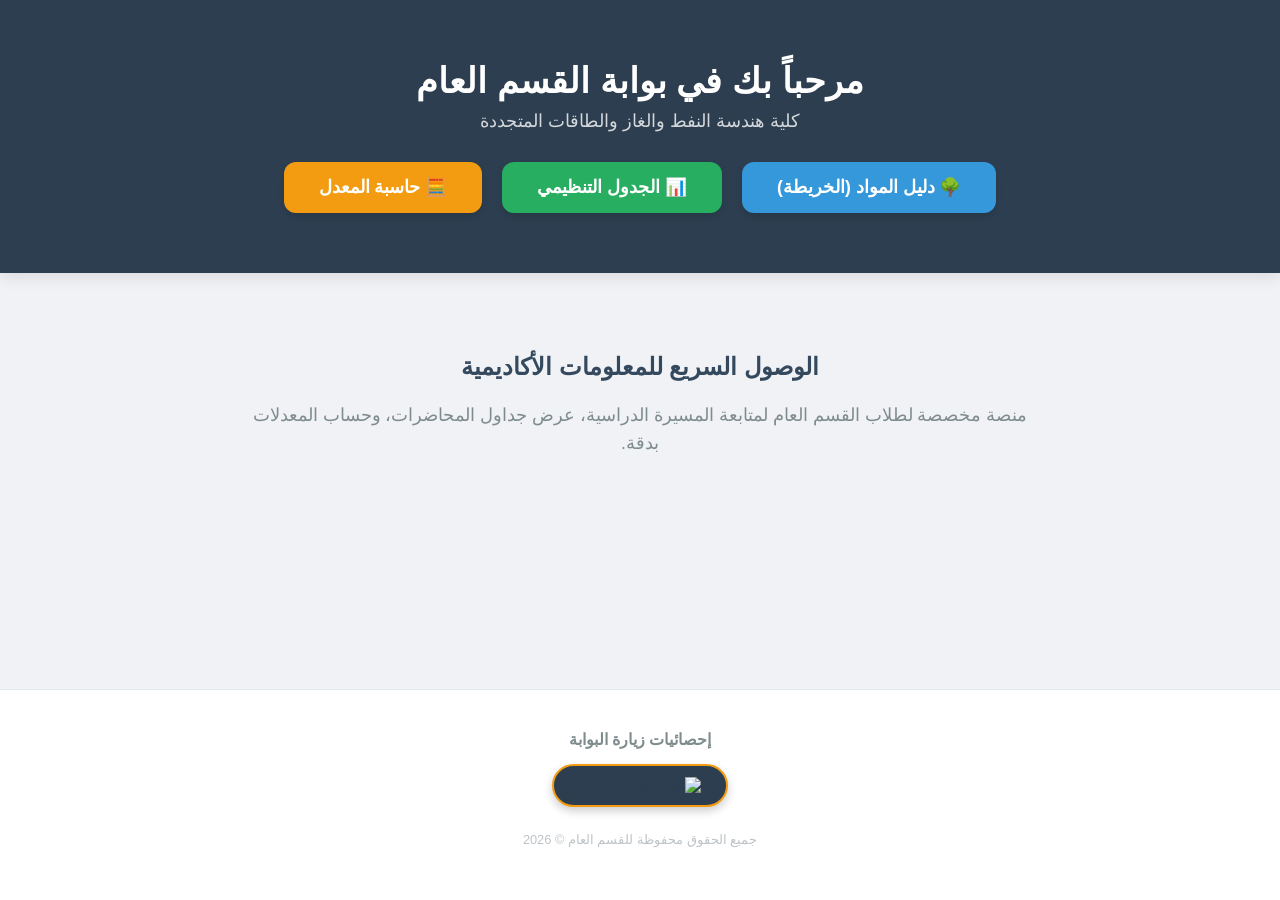
==== index.html @ 6d7ac38d "final professional counter fix" ====
<!DOCTYPE html>
<html lang="ar" dir="rtl">
<head>
    <meta charset="UTF-8">
    <meta name="viewport" content="width=1400, initial-scale=0.3">
    <title>بوابة الكلية - الرئيسية</title>
    
    <style>
        /* 1. التنسيقات الأساسية */
        body { 
            font-family: 'Segoe UI', Tahoma, sans-serif; 
            background-color: #f0f2f5; 
            margin: 0; 
            padding: 0;
            display: flex;
            flex-direction: column;
            min-height: 100vh;
            text-align: center; 
            color: #2c3e50;
        }

        /* 2. رأس الصفحة (Header) */
        header { 
            background: #2c3e50; 
            color: white; 
            padding: 60px 20px; 
            box-shadow: 0 4px 15px rgba(0,0,0,0.1);
        }

        header h1 { margin: 0; font-size: 2.2rem; font-weight: bold; }
        header p { opacity: 0.8; margin-top: 10px; font-size: 1.1rem; }

        /* 3. حاوية الأزرار والتنقل */
        .nav-container { 
            margin-top: 30px; 
            display: flex; 
            justify-content: center; 
            gap: 20px; 
            flex-wrap: wrap; 
        }

        .nav-btn { 
            display: inline-flex; 
            align-items: center;
            gap: 10px;
            padding: 15px 35px; 
            color: white !important; 
            text-decoration: none; 
            border-radius: 12px; 
            font-weight: bold; 
            font-size: 1.1rem;
            transition: all 0.3s ease;
            box-shadow: 0 4px 6px rgba(0,0,0,0.1);
        }

        /* ألوان الأزرار المخصصة */
        .btn-map   { background-color: #3498db; }
        .btn-table { background-color: #27ae60; }
        .btn-gpa   { background-color: #f39c12; }

        .nav-btn:hover { transform: translateY(-3px); box-shadow: 0 6px 12px rgba(0,0,0,0.15); opacity: 0.9; }

        /* 4. منطقة المحتوى الرئيسي */
        .content-area {
            padding: 60px 20px;
            max-width: 800px;
            margin: 0 auto;
            flex-grow: 1;
        }

        .content-area h2 { color: #34495e; margin-bottom: 20px; }
        .content-area p { line-height: 1.6; color: #7f8c8d; font-size: 1.1rem; }

        /* 5. تذييل الصفحة وتنسيق العداد البيضاوي الاحترافي */
        footer {
            background-color: #ffffff;
            padding: 40px 20px;
            border-top: 1px solid #e1e8ed;
        }

        .counter-label {
            display: block;
            margin-bottom: 15px;
            color: #7f8c8d;
            font-weight: bold;
            font-size: 1rem;
        }

        .counter-oval {
            display: inline-block;
            background-color: #2c3e50; /* الإطار الكحلي الغامق */
            padding: 10px 25px;
            border-radius: 50px; /* شكل بيضاوي */
            box-shadow: 0 4px 10px rgba(0,0,0,0.2);
            border: 2px solid #f39c12; /* تحديد برتقالي متناسق */
            transition: transform 0.3s ease;
        }

        .counter-oval:hover { transform: scale(1.05); }

        .counter-oval img {
            vertical-align: middle;
            height: 30px; /* حجم مثالي للأرقام */
        }

        .copyright {
            margin-top: 25px;
            font-size: 0.8rem;
            color: #bdc3c7;
        }
    </style>
</head>
<body>

    <header>
        <h1>مرحباً بك في بوابة القسم العام</h1>
        <p>كلية هندسة النفط والغاز والطاقات المتجددة</p>
        
        <div class="nav-container">
            <a href="subjects.html" class="nav-btn btn-map">🌳 دليل المواد (الخريطة)</a>
            <a href="table.html" class="nav-btn btn-table">📊 الجدول التنظيمي</a>
            <a href="gpa.html" class="nav-btn btn-gpa">🧮 حاسبة المعدل</a>
        </div>
    </header>

    <div class="content-area">
        <h2>الوصول السريع للمعلومات الأكاديمية</h2>
        <p>منصة مخصصة لطلاب القسم العام لمتابعة المسيرة الدراسية، عرض جداول المحاضرات، وحساب المعدلات بدقة.</p>
    </div>

    <footer>
        <span class="counter-label">إحصائيات زيارة البوابة</span>
        <div class="counter-oval">
            <img src="https://hits.seeyoufarm.com/api/count/incr/badge.svg?url=https%3A%2F%2Fwasemagha.github.io%2Fgeneral-department&count_bg=%23F39C12&title_bg=%232C3E50&icon=&icon_color=%23E7E7E7&title=%D8%A7%D9%84%D8%B2%D9%8A%D8%A7%D8%B1%D8%A7%D8%AA&edge_flat=false" 
                 alt="Visitor Counter">
        </div>
        <p class="copyright">جميع الحقوق محفوظة للقسم العام &copy; 2026</p>
    </footer>

</body>
</html>
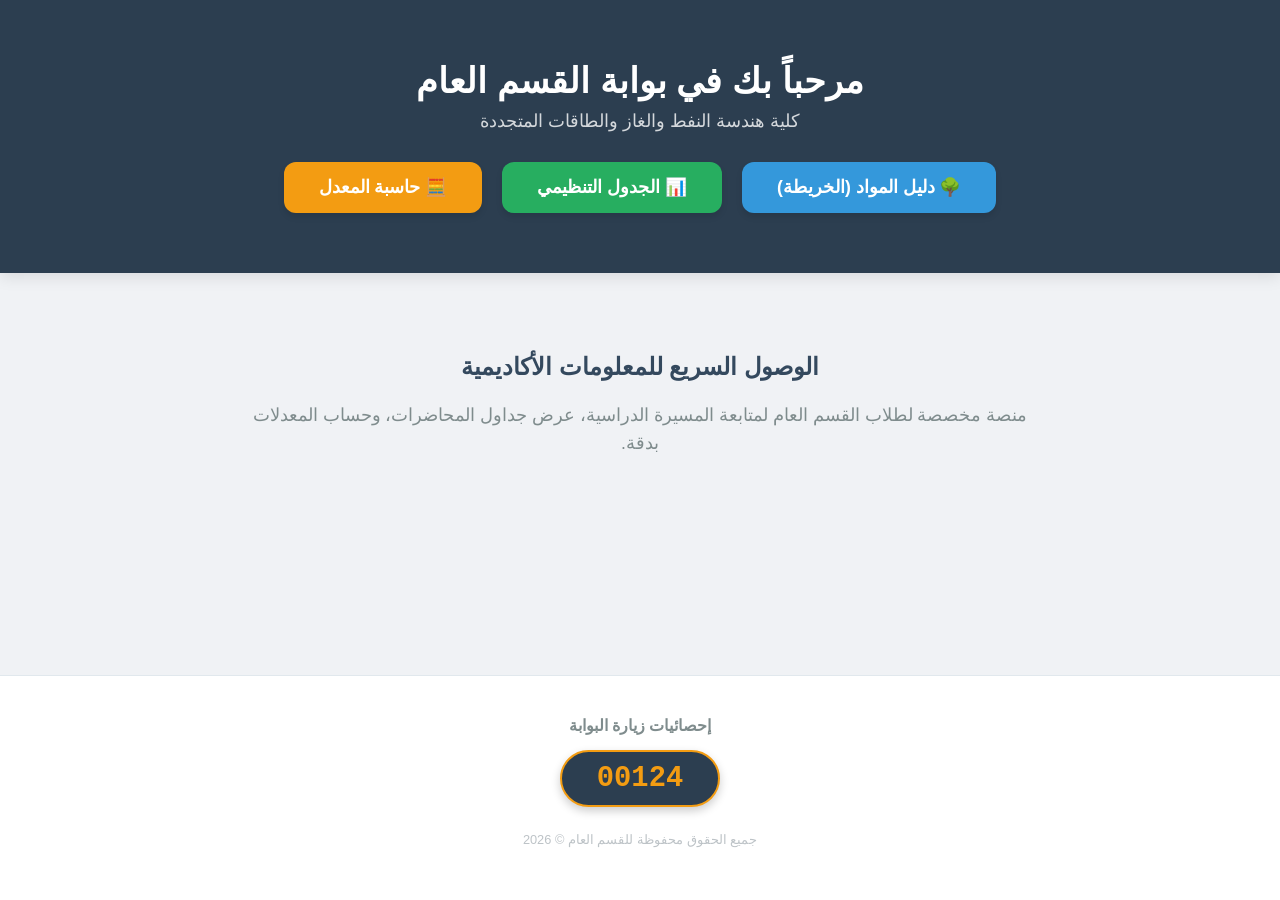
==== commit ce16ab00: "deploy stable local counter on main page" ====
--- a/index.html
+++ b/index.html
@@ -71,7 +71,7 @@
         .content-area h2 { color: #34495e; margin-bottom: 20px; }
         .content-area p { line-height: 1.6; color: #7f8c8d; font-size: 1.1rem; }
 
-        /* 5. تذييل الصفحة وتنسيق العداد البيضاوي الاحترافي */
+        /* 5. تذييل الصفحة وتنسيق العداد المبرمج */
         footer {
             background-color: #ffffff;
             padding: 40px 20px;
@@ -87,20 +87,18 @@
         }
 
         .counter-oval {
-            display: inline-block;
-            background-color: #2c3e50; /* الإطار الكحلي الغامق */
-            padding: 10px 25px;
-            border-radius: 50px; /* شكل بيضاوي */
+            display: inline-flex;
+            align-items: center;
+            background-color: #2c3e50; /* الإطار الكحلي */
+            padding: 10px 35px;
+            border-radius: 50px; 
             box-shadow: 0 4px 10px rgba(0,0,0,0.2);
-            border: 2px solid #f39c12; /* تحديد برتقالي متناسق */
-            transition: transform 0.3s ease;
-        }
-
-        .counter-oval:hover { transform: scale(1.05); }
-
-        .counter-oval img {
-            vertical-align: middle;
-            height: 30px; /* حجم مثالي للأرقام */
+            border: 2px solid #f39c12; /* تحديد برتقالي */
+            color: #f39c12; /* لون الأرقام برتقالي واضح */
+            font-family: 'Courier New', Courier, monospace;
+            font-size: 1.8rem;
+            font-weight: bold;
+            direction: ltr; /* لضمان ترتيب الأصفار من اليسار */
         }
 
         .copyright {
@@ -130,12 +128,35 @@
 
     <footer>
         <span class="counter-label">إحصائيات زيارة البوابة</span>
-        <div class="counter-oval">
-            <img src="https://hits.seeyoufarm.com/api/count/incr/badge.svg?url=https%3A%2F%2Fwasemagha.github.io%2Fgeneral-department&count_bg=%23F39C12&title_bg=%232C3E50&icon=&icon_color=%23E7E7E7&title=%D8%A7%D9%84%D8%B2%D9%8A%D8%A7%D8%B1%D8%A7%D8%AA&edge_flat=false" 
-                 alt="Visitor Counter">
+        <div class="counter-oval" id="visitor-count">
+            00000
         </div>
         <p class="copyright">جميع الحقوق محفوظة للقسم العام &copy; 2026</p>
     </footer>
 
+    <script>
+        // برمجة العداد لضمان عدم الاختفاء والعمل المستقر
+        function updateCounter() {
+            // جلب القيمة المخزنة في متصفح المستخدم
+            let count = localStorage.getItem('visitCount_Main');
+            
+            if (!count) {
+                // إذا كانت أول مرة، نبدأ برقم افتراضي (مثلاً 124) لإعطاء الموقع هيبة
+                count = 124;
+            } else {
+                count = parseInt(count) + 1;
+            }
+
+            // حفظ القيمة الجديدة
+            localStorage.setItem('visitCount_Main', count);
+            
+            // عرض الرقم وتنسيقه ليحتوي على 5 خانات دائماً
+            document.getElementById('visitor-count').innerText = count.toString().padStart(5, '0');
+        }
+
+        // تفعيل العداد عند تحميل الصفحة بالكامل
+        window.onload = updateCounter;
+    </script>
+
 </body>
 </html>
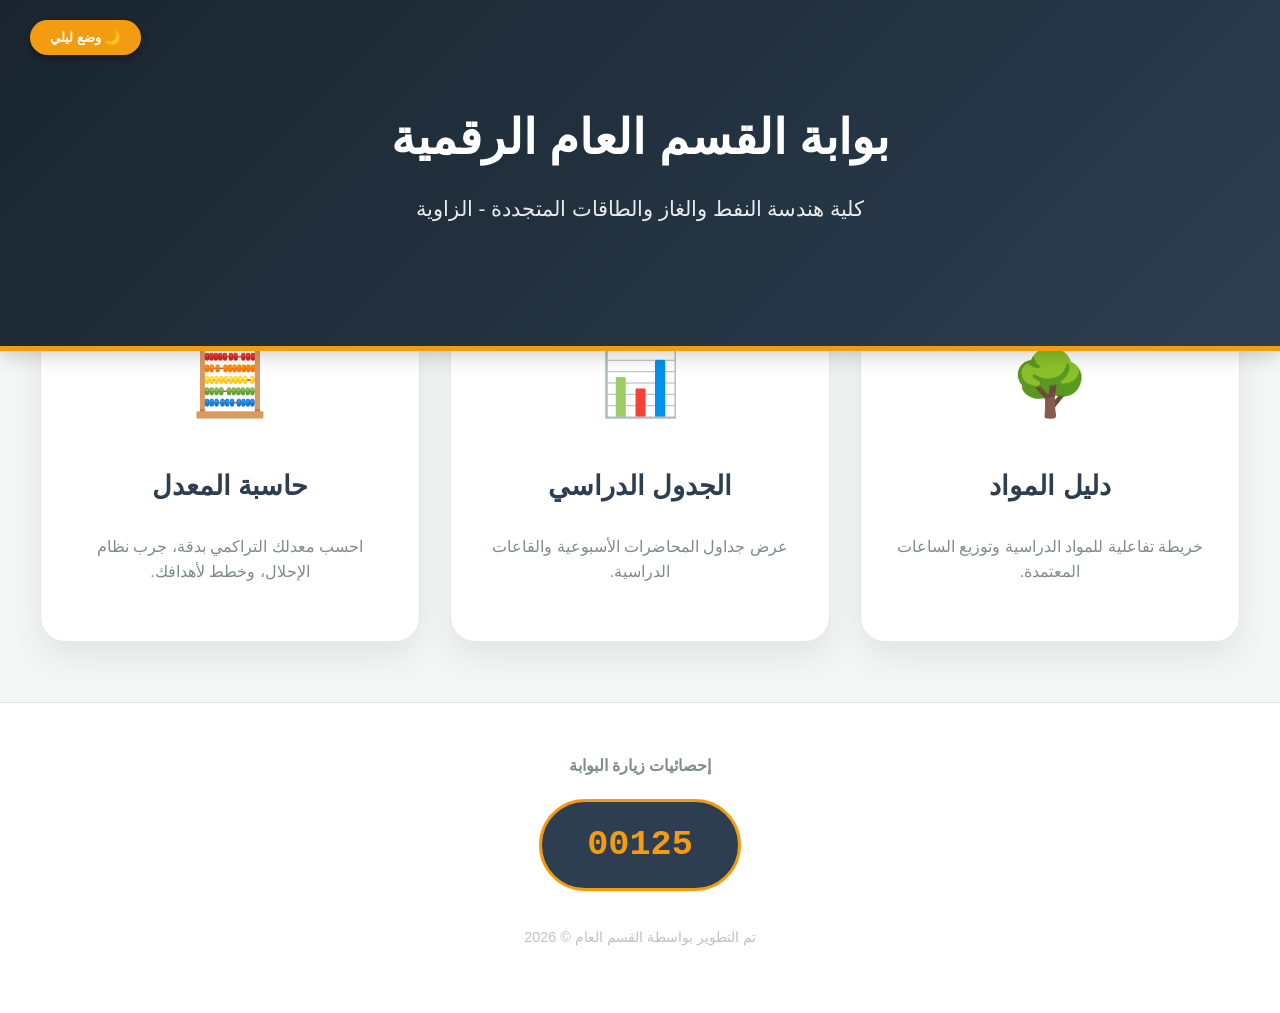
==== commit 9dd0c4a5: "تحديث واجهة الحاسبة والوضع الليلي" ====
--- a/index.html
+++ b/index.html
@@ -1,161 +1,188 @@
 <!DOCTYPE html>
 <html lang="ar" dir="rtl">
 <head>
+    <link rel="stylesheet" href="style.css">
     <meta charset="UTF-8">
     <meta name="viewport" content="width=1400, initial-scale=0.3">
-    <title>بوابة الكلية - الرئيسية</title>
+    <title>بوابة القسم العام | لوحة التحكم</title>
     
     <style>
-        /* 1. التنسيقات الأساسية */
+        /* 1. المتغيرات الأصلية مع إضافة متغيرات الوضع الليلي */
+        :root {
+            --primary: #2c3e50;
+            --secondary: #f39c12;
+            --accent: #3498db;
+            --bg: #f4f7f6;
+            --white: #ffffff;
+            --text-muted: #7f8c8d;
+            --header-gradient: linear-gradient(135deg, #1a252f 0%, #2c3e50 100%);
+        }
+
+        /* 2. تبديل الألوان في الوضع الليلي فقط */
+        [data-theme="dark"] {
+            --bg: #121212;
+            --white: #1e1e1e;
+            --primary: #ecf0f1;
+            --text-muted: #bdc3c7;
+            --header-gradient: linear-gradient(135deg, #000000 0%, #1a252f 100%);
+        }
+
         body { 
             font-family: 'Segoe UI', Tahoma, sans-serif; 
-            background-color: #f0f2f5; 
+            background-color: var(--bg); 
             margin: 0; 
-            padding: 0;
             display: flex;
             flex-direction: column;
             min-height: 100vh;
             text-align: center; 
-            color: #2c3e50;
+            color: var(--primary); /* جعل اللون يتغير مع الثيم */
+            transition: 0.3s;
         }
 
-        /* 2. رأس الصفحة (Header) */
         header { 
-            background: #2c3e50; 
-            color: white; 
-            padding: 60px 20px; 
-            box-shadow: 0 4px 15px rgba(0,0,0,0.1);
+            background: var(--header-gradient);
+            color: #ffffff; /* يبقى أبيض دائماً في الهيدر */
+            padding: 100px 20px; 
+            box-shadow: 0 4px 20px rgba(0,0,0,0.2);
+            border-bottom: 5px solid var(--secondary);
+            position: relative;
         }
 
-        header h1 { margin: 0; font-size: 2.2rem; font-weight: bold; }
-        header p { opacity: 0.8; margin-top: 10px; font-size: 1.1rem; }
+        header h1 { margin: 0; font-size: 3rem; font-weight: 800; }
+        header p { opacity: 0.9; margin-top: 15px; font-size: 1.3rem; }
 
-        /* 3. حاوية الأزرار والتنقل */
-        .nav-container { 
-            margin-top: 30px; 
-            display: flex; 
-            justify-content: center; 
-            gap: 20px; 
-            flex-wrap: wrap; 
+        /* زر التبديل - تمت إضافته بشكل لا يخرب التصميم */
+        .theme-toggle-container {
+            position: absolute;
+            top: 20px;
+            left: 30px;
         }
 
-        .nav-btn { 
-            display: inline-flex; 
-            align-items: center;
-            gap: 10px;
-            padding: 15px 35px; 
-            color: white !important; 
-            text-decoration: none; 
-            border-radius: 12px; 
-            font-weight: bold; 
-            font-size: 1.1rem;
-            transition: all 0.3s ease;
-            box-shadow: 0 4px 6px rgba(0,0,0,0.1);
+        .toggle-btn {
+            background: var(--secondary);
+            color: white;
+            border: none;
+            padding: 10px 20px;
+            border-radius: 50px;
+            cursor: pointer;
+            font-weight: bold;
+            box-shadow: 0 4px 10px rgba(0,0,0,0.3);
         }
 
-        /* ألوان الأزرار المخصصة */
-        .btn-map   { background-color: #3498db; }
-        .btn-table { background-color: #27ae60; }
-        .btn-gpa   { background-color: #f39c12; }
-
-        .nav-btn:hover { transform: translateY(-3px); box-shadow: 0 6px 12px rgba(0,0,0,0.15); opacity: 0.9; }
-
-        /* 4. منطقة المحتوى الرئيسي */
-        .content-area {
-            padding: 60px 20px;
-            max-width: 800px;
-            margin: 0 auto;
-            flex-grow: 1;
+        .dashboard-grid {
+            display: grid;
+            grid-template-columns: repeat(auto-fit, minmax(320px, 1fr));
+            gap: 30px;
+            max-width: 1200px;
+            margin: -60px auto 60px;
+            padding: 0 25px;
         }
 
-        .content-area h2 { color: #34495e; margin-bottom: 20px; }
-        .content-area p { line-height: 1.6; color: #7f8c8d; font-size: 1.1rem; }
-
-        /* 5. تذييل الصفحة وتنسيق العداد المبرمج */
-        footer {
-            background-color: #ffffff;
-            padding: 40px 20px;
-            border-top: 1px solid #e1e8ed;
+        .card {
+            background: var(--white);
+            border-radius: 25px;
+            padding: 40px 30px;
+            text-decoration: none;
+            color: inherit;
+            box-shadow: 0 15px 35px rgba(0,0,0,0.08);
+            transition: all 0.4s cubic-bezier(0.175, 0.885, 0.32, 1.275);
+            border: 1px solid rgba(0,0,0,0.05);
+            display: flex;
+            flex-direction: column;
+            align-items: center;
         }
 
-        .counter-label {
-            display: block;
-            margin-bottom: 15px;
-            color: #7f8c8d;
-            font-weight: bold;
-            font-size: 1rem;
+        .card:hover {
+            transform: translateY(-15px);
+            box-shadow: 0 25px 50px rgba(0,0,0,0.15);
+            border-color: var(--secondary);
+        }
+
+        .card-icon { font-size: 4rem; margin-bottom: 20px; }
+        .card h3 { margin: 10px 0; color: var(--primary); font-size: 1.7rem; font-weight: 700; }
+        .card p { color: var(--text-muted); line-height: 1.6; font-size: 1rem; }
+
+        footer {
+            background-color: var(--white);
+            padding: 50px 20px;
+            border-top: 1px solid rgba(0,0,0,0.1);
+            margin-top: auto;
         }
 
         .counter-oval {
             display: inline-flex;
             align-items: center;
-            background-color: #2c3e50; /* الإطار الكحلي */
-            padding: 10px 35px;
-            border-radius: 50px; 
-            box-shadow: 0 4px 10px rgba(0,0,0,0.2);
-            border: 2px solid #f39c12; /* تحديد برتقالي */
-            color: #f39c12; /* لون الأرقام برتقالي واضح */
-            font-family: 'Courier New', Courier, monospace;
-            font-size: 1.8rem;
-            font-weight: bold;
-            direction: ltr; /* لضمان ترتيب الأصفار من اليسار */
-        }
-
-        .copyright {
-            margin-top: 25px;
-            font-size: 0.8rem;
-            color: #bdc3c7;
+            background-color: #2c3e50; /* يبقى كحلياً لإعطاء تباين */
+            padding: 15px 45px;
+            border-radius: 100px; 
+            border: 3px solid var(--secondary);
+            color: var(--secondary);
+            font-family: 'Courier New', monospace;
+            font-size: 2.2rem;
+            font-weight: 900;
         }
     </style>
 </head>
 <body>
 
     <header>
-        <h1>مرحباً بك في بوابة القسم العام</h1>
-        <p>كلية هندسة النفط والغاز والطاقات المتجددة</p>
-        
-        <div class="nav-container">
-            <a href="subjects.html" class="nav-btn btn-map">🌳 دليل المواد (الخريطة)</a>
-            <a href="table.html" class="nav-btn btn-table">📊 الجدول التنظيمي</a>
-            <a href="gpa.html" class="nav-btn btn-gpa">🧮 حاسبة المعدل</a>
+        <div class="theme-toggle-container">
+            <button class="toggle-btn" onclick="toggleTheme()" id="theme-btn">🌙 وضع ليلي</button>
         </div>
+        <h1>بوابة القسم العام الرقمية</h1>
+        <p>كلية هندسة النفط والغاز والطاقات المتجددة - الزاوية</p>
     </header>
 
-    <div class="content-area">
-        <h2>الوصول السريع للمعلومات الأكاديمية</h2>
-        <p>منصة مخصصة لطلاب القسم العام لمتابعة المسيرة الدراسية، عرض جداول المحاضرات، وحساب المعدلات بدقة.</p>
+    <div class="dashboard-grid">
+        <a href="subjects.html" class="card">
+            <div class="card-icon">🌳</div>
+            <h3>دليل المواد</h3>
+            <p>خريطة تفاعلية للمواد الدراسية وتوزيع الساعات المعتمدة.</p>
+        </a>
+
+        <a href="table.html" class="card">
+            <div class="card-icon">📊</div>
+            <h3>الجدول الدراسي</h3>
+            <p>عرض جداول المحاضرات الأسبوعية والقاعات الدراسية.</p>
+        </a>
+
+        <a href="gpa.html" class="card">
+            <div class="card-icon">🧮</div>
+            <h3>حاسبة المعدل</h3>
+            <p>احسب معدلك التراكمي بدقة، جرب نظام الإحلال، وخطط لأهدافك.</p>
+        </a>
     </div>
 
     <footer>
-        <span class="counter-label">إحصائيات زيارة البوابة</span>
-        <div class="counter-oval" id="visitor-count">
-            00000
-        </div>
-        <p class="copyright">جميع الحقوق محفوظة للقسم العام &copy; 2026</p>
+        <span style="display:block; margin-bottom:20px; font-weight:700; color:var(--text-muted);">إحصائيات زيارة البوابة</span>
+        <div class="counter-oval" id="visitor-count">00000</div>
+        <p style="margin-top:35px; font-size:0.9rem; color:#bdc3c7;">تم التطوير بواسطة القسم العام &copy; 2026</p>
     </footer>
 
     <script>
-        // برمجة العداد لضمان عدم الاختفاء والعمل المستقر
-        function updateCounter() {
-            // جلب القيمة المخزنة في متصفح المستخدم
-            let count = localStorage.getItem('visitCount_Main');
+        // دالة تبديل الوضع
+        function toggleTheme() {
+            const currentTheme = document.documentElement.getAttribute('data-theme');
+            const targetTheme = currentTheme === 'dark' ? 'light' : 'dark';
             
-            if (!count) {
-                // إذا كانت أول مرة، نبدأ برقم افتراضي (مثلاً 124) لإعطاء الموقع هيبة
-                count = 124;
-            } else {
-                count = parseInt(count) + 1;
-            }
-
-            // حفظ القيمة الجديدة
-            localStorage.setItem('visitCount_Main', count);
-            
-            // عرض الرقم وتنسيقه ليحتوي على 5 خانات دائماً
-            document.getElementById('visitor-count').innerText = count.toString().padStart(5, '0');
+            document.documentElement.setAttribute('data-theme', targetTheme);
+            localStorage.setItem('theme', targetTheme);
+            document.getElementById('theme-btn').innerText = targetTheme === 'dark' ? '☀️ وضع نهاري' : '🌙 وضع ليلي';
         }
 
-        // تفعيل العداد عند تحميل الصفحة بالكامل
-        window.onload = updateCounter;
+        // دالة العداد وضبط الثيم عند التحميل
+        window.onload = function() {
+            // 1. تحديث العداد
+            let count = localStorage.getItem('visitCount_Main') || 124;
+            count = parseInt(count) + 1;
+            localStorage.setItem('visitCount_Main', count);
+            document.getElementById('visitor-count').innerText = count.toString().padStart(5, '0');
+
+            // 2. تطبيق الثيم المحفوظ
+            const savedTheme = localStorage.getItem('theme') || 'light';
+            document.documentElement.setAttribute('data-theme', savedTheme);
+            document.getElementById('theme-btn').innerText = savedTheme === 'dark' ? '☀️ وضع نهاري' : '🌙 وضع ليلي';
+        }
     </script>
 
 </body>
--- a/style.css
+++ b/style.css
@@ -0,0 +1,86 @@
+/* 1. الألوان الافتراضية (الوضع الفاتح - Light Mode) */
+:root {
+    --bg-color: #f4f7f6;
+    --card-bg: #ffffff;
+    --text-color: #2c3e50;
+    --border-color: #e2e8f0;
+    --secondary: #f39c12; /* اللون البرتقالي المميز لجامعة الزاوية */
+    --primary-dark: #1a252f;
+    --shadow: 0 10px 30px rgba(0,0,0,0.08);
+    --success: #27ae60;
+    --danger: #e74c3c;
+    --transition: 0.3s ease;
+}
+
+/* 2. ألوان الوضع الليلي (Dark Mode) */
+[data-theme="dark"] {
+    --bg-color: #121212;
+    --card-bg: #1e1e1e;
+    --text-color: #e0e0e0;
+    --border-color: #333333;
+    --shadow: 0 10px 40px rgba(0,0,0,0.4);
+    --primary-dark: #000000;
+}
+
+/* 3. التنسيقات العامة للجسم */
+body {
+    background-color: var(--bg-color);
+    color: var(--text-color);
+    font-family: 'Segoe UI', Tahoma, Geneva, Verdana, sans-serif;
+    margin: 0;
+    padding: 0;
+    transition: background-color var(--transition), color var(--transition);
+    line-height: 1.6;
+}
+
+/* 4. تنسيق الحاويات والبطاقات لتدعم الوضعين تلقائياً */
+.container, .card, .sem-section, .modal-content {
+    background-color: var(--card-bg) !important;
+    border: 1px solid var(--border-color) !important;
+    color: var(--text-color) !important;
+    box-shadow: var(--shadow);
+    border-radius: 20px;
+    transition: var(--transition);
+}
+
+/* 5. الجداول (مهمة جداً للحاسبة والشجرة) */
+table {
+    width: 100%;
+    border-collapse: collapse;
+}
+
+th {
+    background-color: var(--border-color);
+    color: var(--text-color);
+    padding: 12px;
+}
+
+td {
+    border-bottom: 1px solid var(--border-color);
+    padding: 10px;
+}
+
+/* 6. المدخلات والقوائم (Inputs & Selects) */
+input, select, button {
+    background-color: var(--bg-color);
+    color: var(--text-color);
+    border: 1px solid var(--border-color);
+    border-radius: 8px;
+    padding: 8px;
+    transition: var(--transition);
+}
+
+input:focus, select:focus {
+    border-color: var(--secondary);
+    outline: none;
+}
+
+/* 7. شريط التنقل (Navbar) */
+.nav-bar {
+    background-color: var(--card-bg);
+    border-bottom: 2px solid var(--secondary);
+    display: flex;
+    justify-content: space-between;
+    align-items: center;
+    padding: 15px 30px;
+}
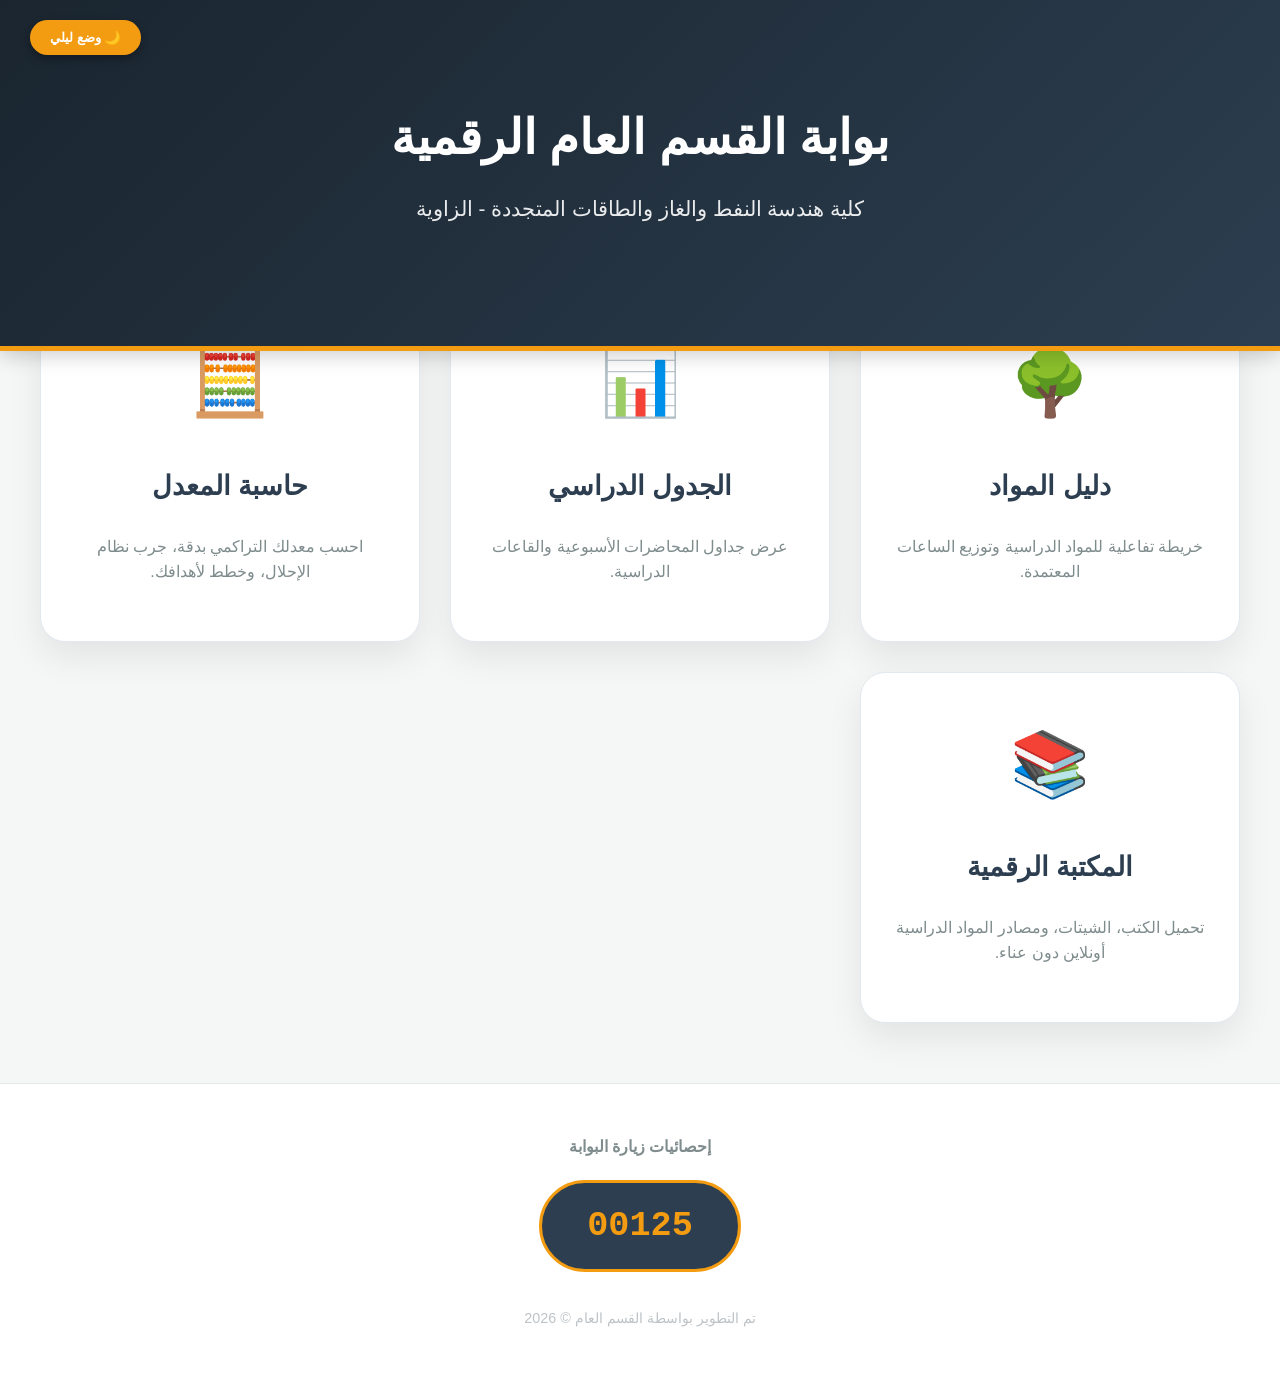
==== commit da2c2e35: "إضافة ملف المكتبة وتحديث الروابط" ====
--- a/index.html
+++ b/index.html
@@ -151,6 +151,12 @@
             <h3>حاسبة المعدل</h3>
             <p>احسب معدلك التراكمي بدقة، جرب نظام الإحلال، وخطط لأهدافك.</p>
         </a>
+
+        <a href="library.html" class="card">
+            <div class="card-icon">📚</div>
+            <h3>المكتبة الرقمية</h3>
+            <p>تحميل الكتب، الشيتات، ومصادر المواد الدراسية أونلاين دون عناء.</p>
+        </a>
     </div>
 
     <footer>
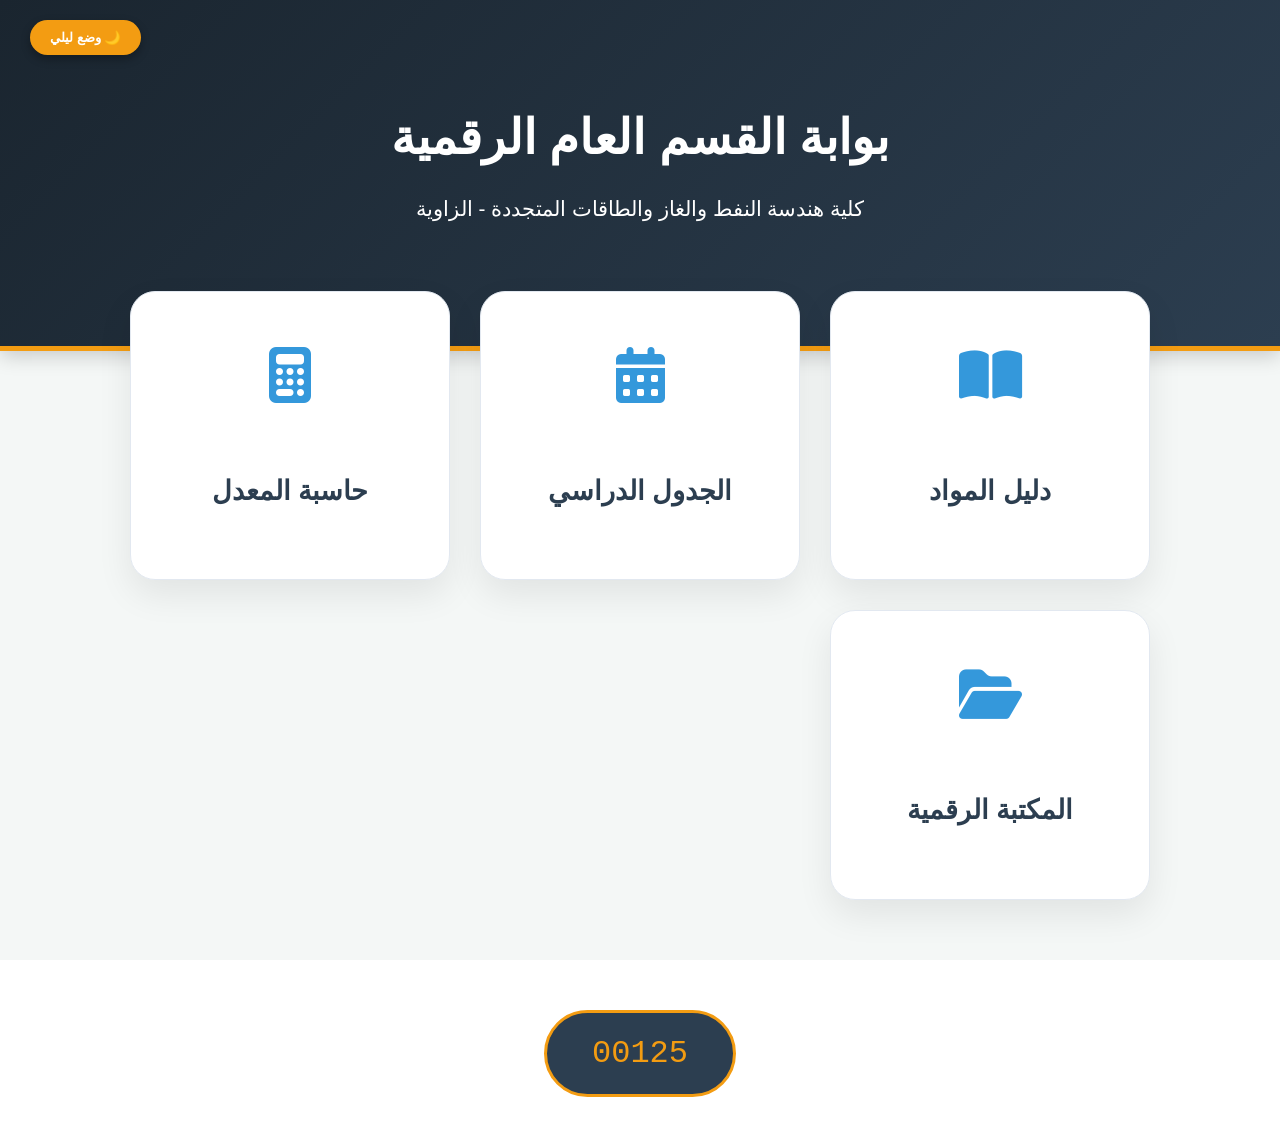
==== commit c7654db5: "تحسين وتطوير واجهة التحكم والصفحة الرئيسية" ====
--- a/index.html
+++ b/index.html
@@ -3,11 +3,13 @@
 <head>
     <link rel="stylesheet" href="style.css">
     <meta charset="UTF-8">
-    <meta name="viewport" content="width=1400, initial-scale=0.3">
+    <meta name="viewport" content="width=device-width, initial-scale=1.0">
     <title>بوابة القسم العام | لوحة التحكم</title>
-    
+
+    <!-- Font Awesome -->
+    <link href="https://cdnjs.cloudflare.com/ajax/libs/font-awesome/6.5.0/css/all.min.css" rel="stylesheet">
+
     <style>
-        /* 1. المتغيرات الأصلية مع إضافة متغيرات الوضع الليلي */
         :root {
             --primary: #2c3e50;
             --secondary: #f39c12;
@@ -18,7 +20,6 @@
             --header-gradient: linear-gradient(135deg, #1a252f 0%, #2c3e50 100%);
         }
 
-        /* 2. تبديل الألوان في الوضع الليلي فقط */
         [data-theme="dark"] {
             --bg: #121212;
             --white: #1e1e1e;
@@ -27,31 +28,36 @@
             --header-gradient: linear-gradient(135deg, #000000 0%, #1a252f 100%);
         }
 
-        body { 
-            font-family: 'Segoe UI', Tahoma, sans-serif; 
-            background-color: var(--bg); 
-            margin: 0; 
+        body {
+            font-family: 'Segoe UI', Tahoma, sans-serif;
+            background-color: var(--bg);
+            margin: 0;
             display: flex;
             flex-direction: column;
             min-height: 100vh;
-            text-align: center; 
-            color: var(--primary); /* جعل اللون يتغير مع الثيم */
-            transition: 0.3s;
-        }
-
-        header { 
+            text-align: center;
+            color: var(--primary);
+            transition: 0.3s;
+            animation: fadeIn 0.8s ease-in-out;
+        }
+
+        @keyframes fadeIn {
+            from { opacity: 0; transform: translateY(10px); }
+            to { opacity: 1; transform: translateY(0); }
+        }
+
+        header {
             background: var(--header-gradient);
-            color: #ffffff; /* يبقى أبيض دائماً في الهيدر */
-            padding: 100px 20px; 
+            color: #fff;
+            padding: 100px 20px;
             box-shadow: 0 4px 20px rgba(0,0,0,0.2);
             border-bottom: 5px solid var(--secondary);
             position: relative;
         }
 
         header h1 { margin: 0; font-size: 3rem; font-weight: 800; }
-        header p { opacity: 0.9; margin-top: 15px; font-size: 1.3rem; }
-
-        /* زر التبديل - تمت إضافته بشكل لا يخرب التصميم */
+        header p { margin-top: 15px; font-size: 1.3rem; }
+
         .theme-toggle-container {
             position: absolute;
             top: 20px;
@@ -67,6 +73,11 @@
             cursor: pointer;
             font-weight: bold;
             box-shadow: 0 4px 10px rgba(0,0,0,0.3);
+            transition: 0.3s;
+        }
+
+        .toggle-btn:hover {
+            transform: scale(1.1);
         }
 
         .dashboard-grid {
@@ -85,111 +96,180 @@
             text-decoration: none;
             color: inherit;
             box-shadow: 0 15px 35px rgba(0,0,0,0.08);
-            transition: all 0.4s cubic-bezier(0.175, 0.885, 0.32, 1.275);
             border: 1px solid rgba(0,0,0,0.05);
             display: flex;
             flex-direction: column;
             align-items: center;
+            transition: all 0.4s;
+            opacity: 0;
+            transform: translateY(30px);
+            animation: cardFade 0.6s ease forwards;
+            position: relative;
+            overflow: hidden;
+        }
+
+        .card:nth-child(1){animation-delay:.2s;}
+        .card:nth-child(2){animation-delay:.4s;}
+        .card:nth-child(3){animation-delay:.6s;}
+        .card:nth-child(4){animation-delay:.8s;}
+
+        @keyframes cardFade {
+            to { opacity: 1; transform: translateY(0); }
         }
 
         .card:hover {
-            transform: translateY(-15px);
-            box-shadow: 0 25px 50px rgba(0,0,0,0.15);
+            transform: translateY(-15px) scale(1.03);
+            box-shadow: 0 25px 60px rgba(0,0,0,0.2);
             border-color: var(--secondary);
         }
 
-        .card-icon { font-size: 4rem; margin-bottom: 20px; }
-        .card h3 { margin: 10px 0; color: var(--primary); font-size: 1.7rem; font-weight: 700; }
-        .card p { color: var(--text-muted); line-height: 1.6; font-size: 1rem; }
+        .card::before {
+            content: "";
+            position: absolute;
+            width: 200%;
+            height: 200%;
+            background: radial-gradient(circle, rgba(255,255,255,0.1) 0%, transparent 70%);
+            top: -50%;
+            left: -50%;
+            opacity: 0;
+            transition: 0.5s;
+        }
+
+        .card:hover::before {
+            opacity: 1;
+        }
+
+        .card-icon {
+            font-size: 3.5rem;
+            margin-bottom: 20px;
+            color: var(--accent);
+            transition: 0.3s;
+        }
+
+        .card:hover .card-icon {
+            transform: rotate(8deg) scale(1.2);
+            color: var(--secondary);
+        }
+
+        .card h3 { font-size: 1.7rem; }
+        .card p { color: var(--text-muted); }
 
         footer {
-            background-color: var(--white);
+            background: var(--white);
             padding: 50px 20px;
-            border-top: 1px solid rgba(0,0,0,0.1);
             margin-top: auto;
         }
 
         .counter-oval {
             display: inline-flex;
             align-items: center;
-            background-color: #2c3e50; /* يبقى كحلياً لإعطاء تباين */
+            background-color: #2c3e50;
             padding: 15px 45px;
-            border-radius: 100px; 
+            border-radius: 100px;
             border: 3px solid var(--secondary);
             color: var(--secondary);
-            font-family: 'Courier New', monospace;
-            font-size: 2.2rem;
-            font-weight: 900;
+            font-family: 'Courier New';
+            font-size: 2rem;
+            transition: 0.3s;
+        }
+
+        .counter-oval:hover {
+            transform: scale(1.1);
+        }
+
+        /* Loader */
+        #loader {
+            position: fixed;
+            width: 100%;
+            height: 100%;
+            background: var(--bg);
+            display: flex;
+            align-items: center;
+            justify-content: center;
+            z-index: 9999;
+        }
+
+        .spinner {
+            width: 50px;
+            height: 50px;
+            border: 5px solid var(--secondary);
+            border-top: 5px solid transparent;
+            border-radius: 50%;
+            animation: spin 1s linear infinite;
+        }
+
+        @keyframes spin {
+            to { transform: rotate(360deg); }
+        }
+
+        /* Responsive */
+        @media (max-width:768px){
+            header{padding:60px 15px;}
+            header h1{font-size:2rem;}
+            .card{padding:25px;}
         }
     </style>
 </head>
+
 <body>
 
-    <header>
-        <div class="theme-toggle-container">
-            <button class="toggle-btn" onclick="toggleTheme()" id="theme-btn">🌙 وضع ليلي</button>
-        </div>
-        <h1>بوابة القسم العام الرقمية</h1>
-        <p>كلية هندسة النفط والغاز والطاقات المتجددة - الزاوية</p>
-    </header>
-
-    <div class="dashboard-grid">
-        <a href="subjects.html" class="card">
-            <div class="card-icon">🌳</div>
-            <h3>دليل المواد</h3>
-            <p>خريطة تفاعلية للمواد الدراسية وتوزيع الساعات المعتمدة.</p>
-        </a>
-
-        <a href="table.html" class="card">
-            <div class="card-icon">📊</div>
-            <h3>الجدول الدراسي</h3>
-            <p>عرض جداول المحاضرات الأسبوعية والقاعات الدراسية.</p>
-        </a>
-
-        <a href="gpa.html" class="card">
-            <div class="card-icon">🧮</div>
-            <h3>حاسبة المعدل</h3>
-            <p>احسب معدلك التراكمي بدقة، جرب نظام الإحلال، وخطط لأهدافك.</p>
-        </a>
-
-        <a href="library.html" class="card">
-            <div class="card-icon">📚</div>
-            <h3>المكتبة الرقمية</h3>
-            <p>تحميل الكتب، الشيتات، ومصادر المواد الدراسية أونلاين دون عناء.</p>
-        </a>
+<!-- Loader -->
+<div id="loader"><div class="spinner"></div></div>
+
+<header>
+    <div class="theme-toggle-container">
+        <button class="toggle-btn" onclick="toggleTheme()" id="theme-btn">🌙 وضع ليلي</button>
     </div>
-
-    <footer>
-        <span style="display:block; margin-bottom:20px; font-weight:700; color:var(--text-muted);">إحصائيات زيارة البوابة</span>
-        <div class="counter-oval" id="visitor-count">00000</div>
-        <p style="margin-top:35px; font-size:0.9rem; color:#bdc3c7;">تم التطوير بواسطة القسم العام &copy; 2026</p>
-    </footer>
-
-    <script>
-        // دالة تبديل الوضع
-        function toggleTheme() {
-            const currentTheme = document.documentElement.getAttribute('data-theme');
-            const targetTheme = currentTheme === 'dark' ? 'light' : 'dark';
-            
-            document.documentElement.setAttribute('data-theme', targetTheme);
-            localStorage.setItem('theme', targetTheme);
-            document.getElementById('theme-btn').innerText = targetTheme === 'dark' ? '☀️ وضع نهاري' : '🌙 وضع ليلي';
-        }
-
-        // دالة العداد وضبط الثيم عند التحميل
-        window.onload = function() {
-            // 1. تحديث العداد
-            let count = localStorage.getItem('visitCount_Main') || 124;
-            count = parseInt(count) + 1;
-            localStorage.setItem('visitCount_Main', count);
-            document.getElementById('visitor-count').innerText = count.toString().padStart(5, '0');
-
-            // 2. تطبيق الثيم المحفوظ
-            const savedTheme = localStorage.getItem('theme') || 'light';
-            document.documentElement.setAttribute('data-theme', savedTheme);
-            document.getElementById('theme-btn').innerText = savedTheme === 'dark' ? '☀️ وضع نهاري' : '🌙 وضع ليلي';
-        }
-    </script>
+    <h1>بوابة القسم العام الرقمية</h1>
+    <p>كلية هندسة النفط والغاز والطاقات المتجددة - الزاوية</p>
+</header>
+
+<div class="dashboard-grid">
+    <a href="subjects.html" class="card">
+        <div class="card-icon"><i class="fas fa-book-open"></i></div>
+        <h3>دليل المواد</h3>
+    </a>
+
+    <a href="table.html" class="card">
+        <div class="card-icon"><i class="fas fa-calendar-alt"></i></div>
+        <h3>الجدول الدراسي</h3>
+    </a>
+
+    <a href="gpa.html" class="card">
+        <div class="card-icon"><i class="fas fa-calculator"></i></div>
+        <h3>حاسبة المعدل</h3>
+    </a>
+
+    <a href="library.html" class="card">
+        <div class="card-icon"><i class="fas fa-folder-open"></i></div>
+        <h3>المكتبة الرقمية</h3>
+    </a>
+</div>
+
+<footer>
+    <div class="counter-oval" id="visitor-count">00000</div>
+</footer>
+
+<script>
+function toggleTheme(){
+    let t=document.documentElement.getAttribute('data-theme');
+    let n=t==='dark'?'light':'dark';
+    document.documentElement.setAttribute('data-theme',n);
+    localStorage.setItem('theme',n);
+}
+
+window.onload=function(){
+    let c=localStorage.getItem('visitCount_Main')||124;
+    c++;
+    localStorage.setItem('visitCount_Main',c);
+    document.getElementById('visitor-count').innerText=c.toString().padStart(5,'0');
+
+    let s=localStorage.getItem('theme')||'light';
+    document.documentElement.setAttribute('data-theme',s);
+
+    document.getElementById("loader").style.display="none";
+}
+</script>
 
 </body>
 </html>
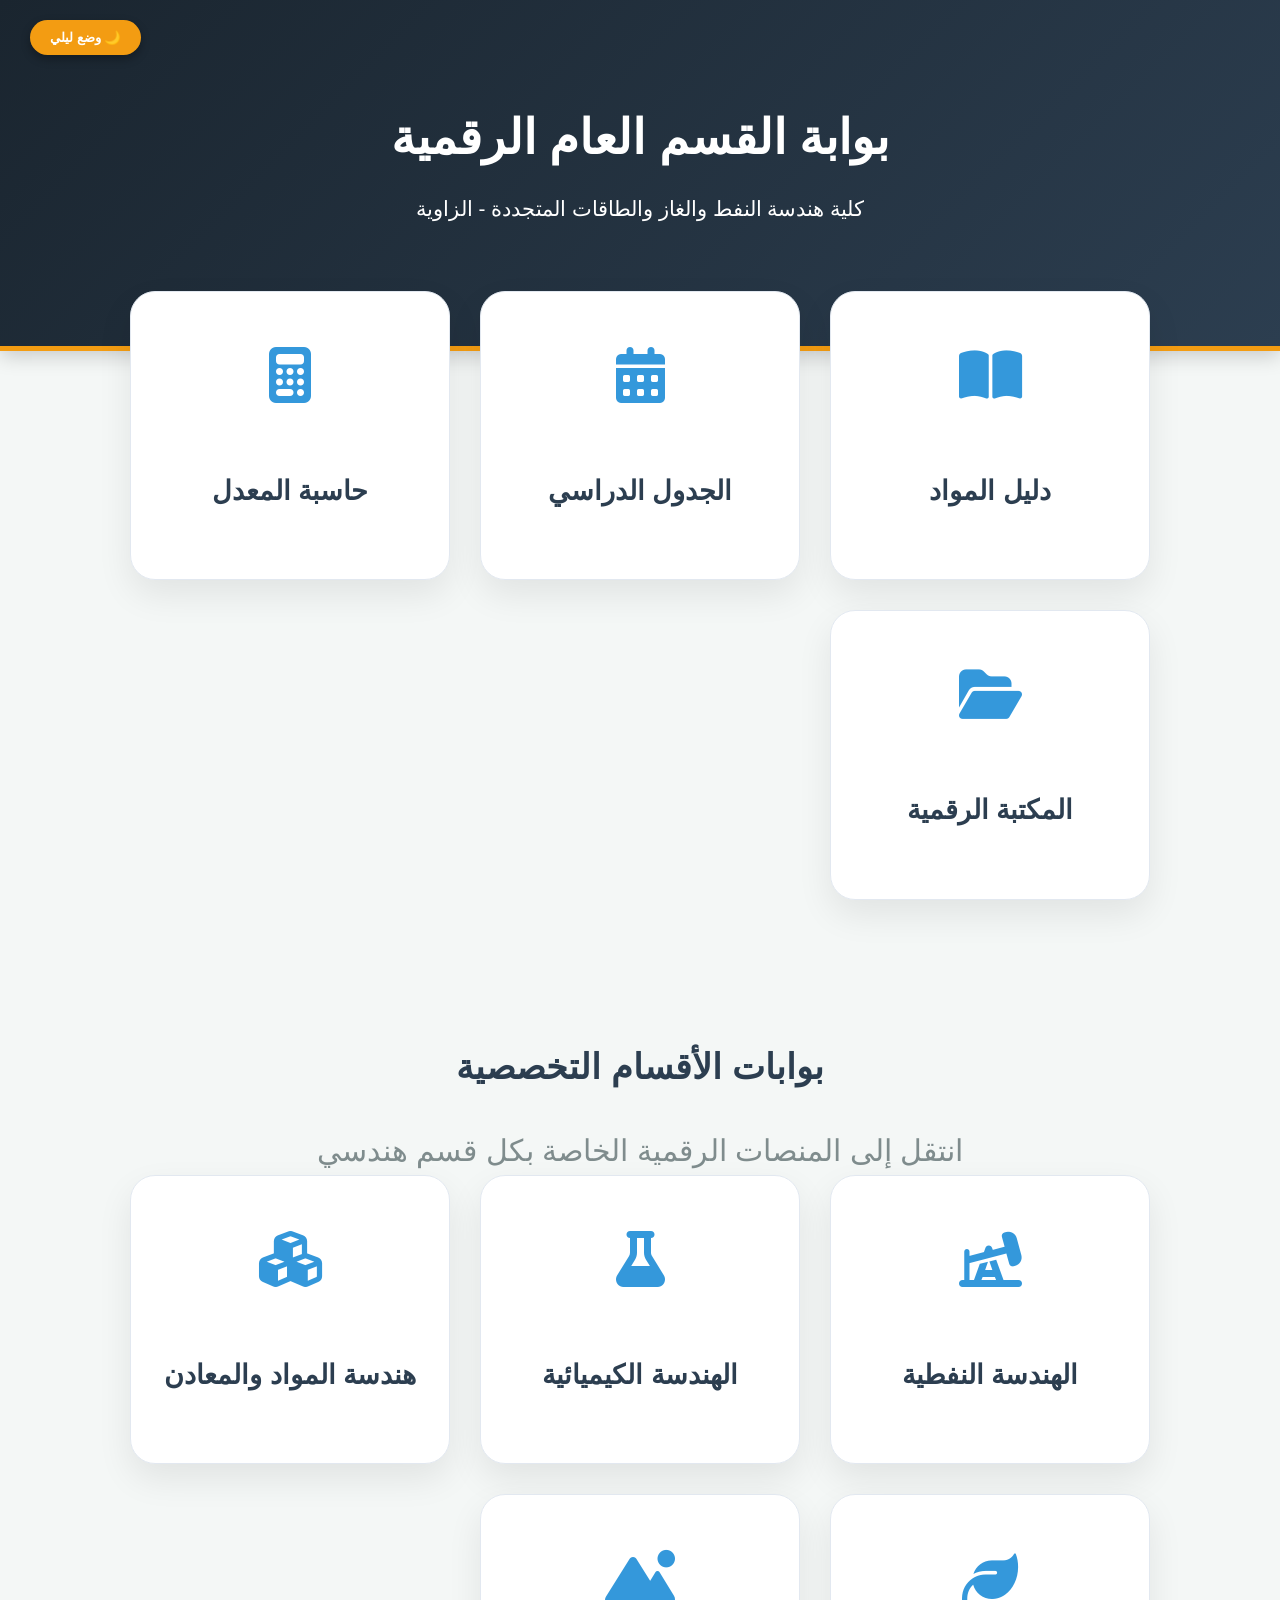
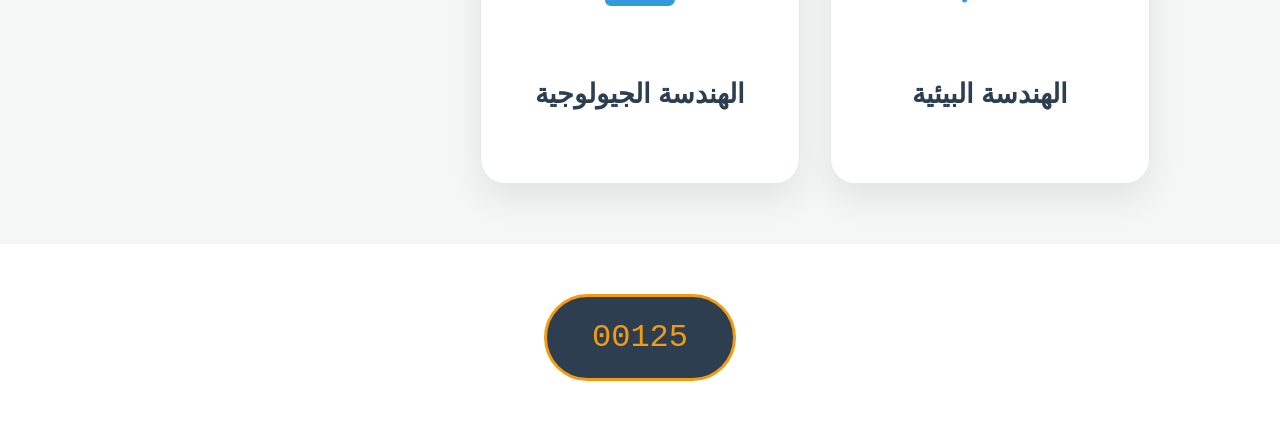
==== commit 898d14b1: "إضافة بوابات الأقسام التخصصية الخمسة وتحديث واجهة الربط" ====
--- a/index.html
+++ b/index.html
@@ -245,7 +245,39 @@
         <h3>المكتبة الرقمية</h3>
     </a>
 </div>
-
+<div style="margin-top: 50px; margin-bottom: 30px;">
+    <h2 style="font-size: 2.2rem; color: var(--primary);">بوابات الأقسام التخصصية</h2>
+    <p style="color: var(--text-muted); font-size: 1.9rem;">انتقل إلى المنصات الرقمية الخاصة بكل قسم هندسي</p>
+</div>
+
+<div class="dashboard-grid">
+    
+    <a href="ضع_رابط_النفط_هنا" target="_blank" class="card">
+        <div class="card-icon"><i class="fas fa-oil-well"></i></div>
+        <h3>الهندسة النفطية</h3>
+    </a>
+
+    <a href="ضع_رابط_الكيمياء_هنا" target="_blank" class="card">
+        <div class="card-icon"><i class="fas fa-flask"></i></div>
+        <h3>الهندسة الكيميائية</h3>
+    </a>
+
+    <a href="ضع_رابط_المواد_هنا" target="_blank" class="card">
+        <div class="card-icon"><i class="fas fa-cubes"></i></div>
+        <h3>هندسة المواد والمعادن</h3>
+    </a>
+
+    <a href="ضع_رابط_البيئة_هنا" target="_blank" class="card">
+        <div class="card-icon"><i class="fas fa-leaf"></i></div>
+        <h3>الهندسة البيئية</h3>
+    </a>
+
+    <a href="ضع_رابط_الجيولوجيا_هنا" target="_blank" class="card">
+        <div class="card-icon"><i class="fas fa-mountain-sun"></i></div>
+        <h3>الهندسة الجيولوجية</h3>
+    </a>
+
+</div>
 <footer>
     <div class="counter-oval" id="visitor-count">00000</div>
 </footer>
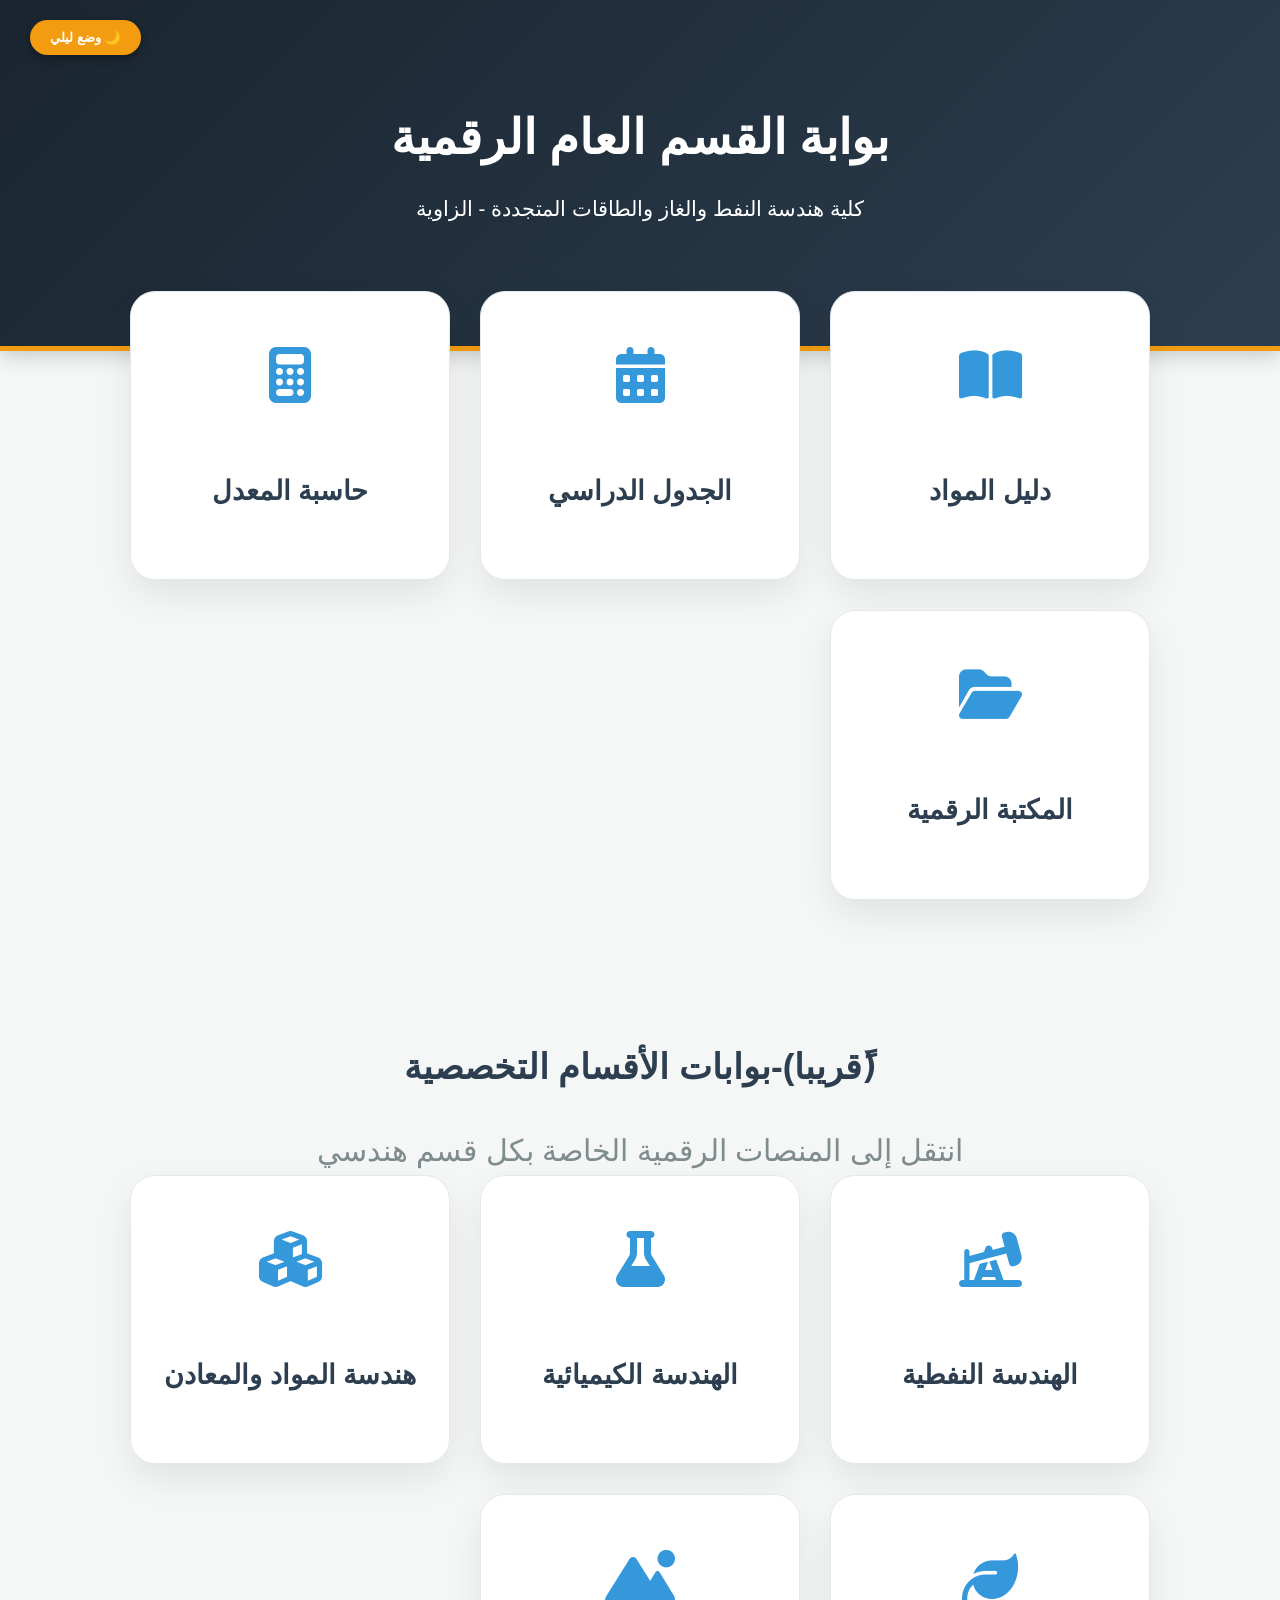
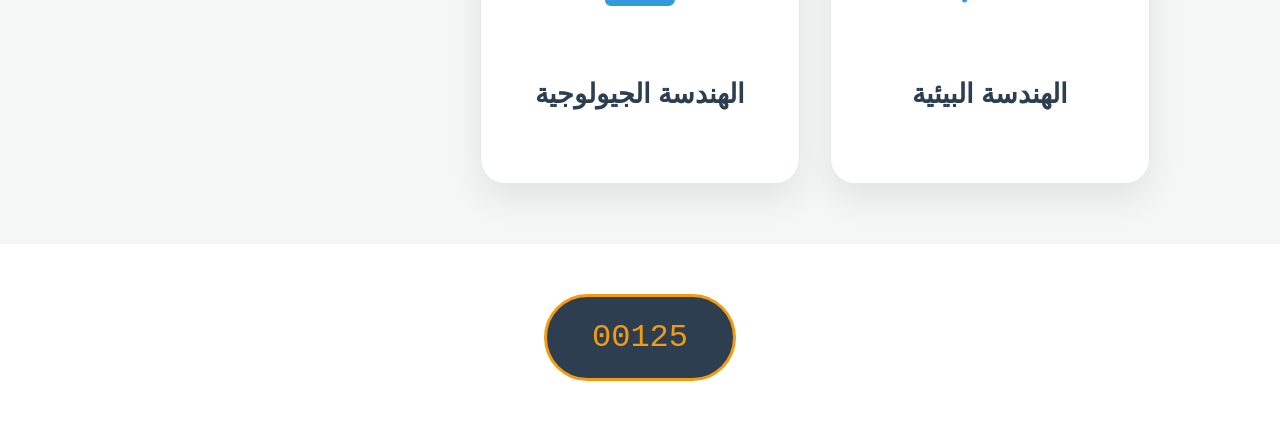
==== commit b8b1229c: "إضافة بوابات الأقسام التخصصية الخمسة وتحديث واجهة الربط" ====
--- a/index.html
+++ b/index.html
@@ -246,7 +246,7 @@
     </a>
 </div>
 <div style="margin-top: 50px; margin-bottom: 30px;">
-    <h2 style="font-size: 2.2rem; color: var(--primary);">بوابات الأقسام التخصصية</h2>
+    <h2 style="font-size: 2.2rem; color: var(--primary);">(ًقريبا)-بوابات الأقسام التخصصية</h2>
     <p style="color: var(--text-muted); font-size: 1.9rem;">انتقل إلى المنصات الرقمية الخاصة بكل قسم هندسي</p>
 </div>
 
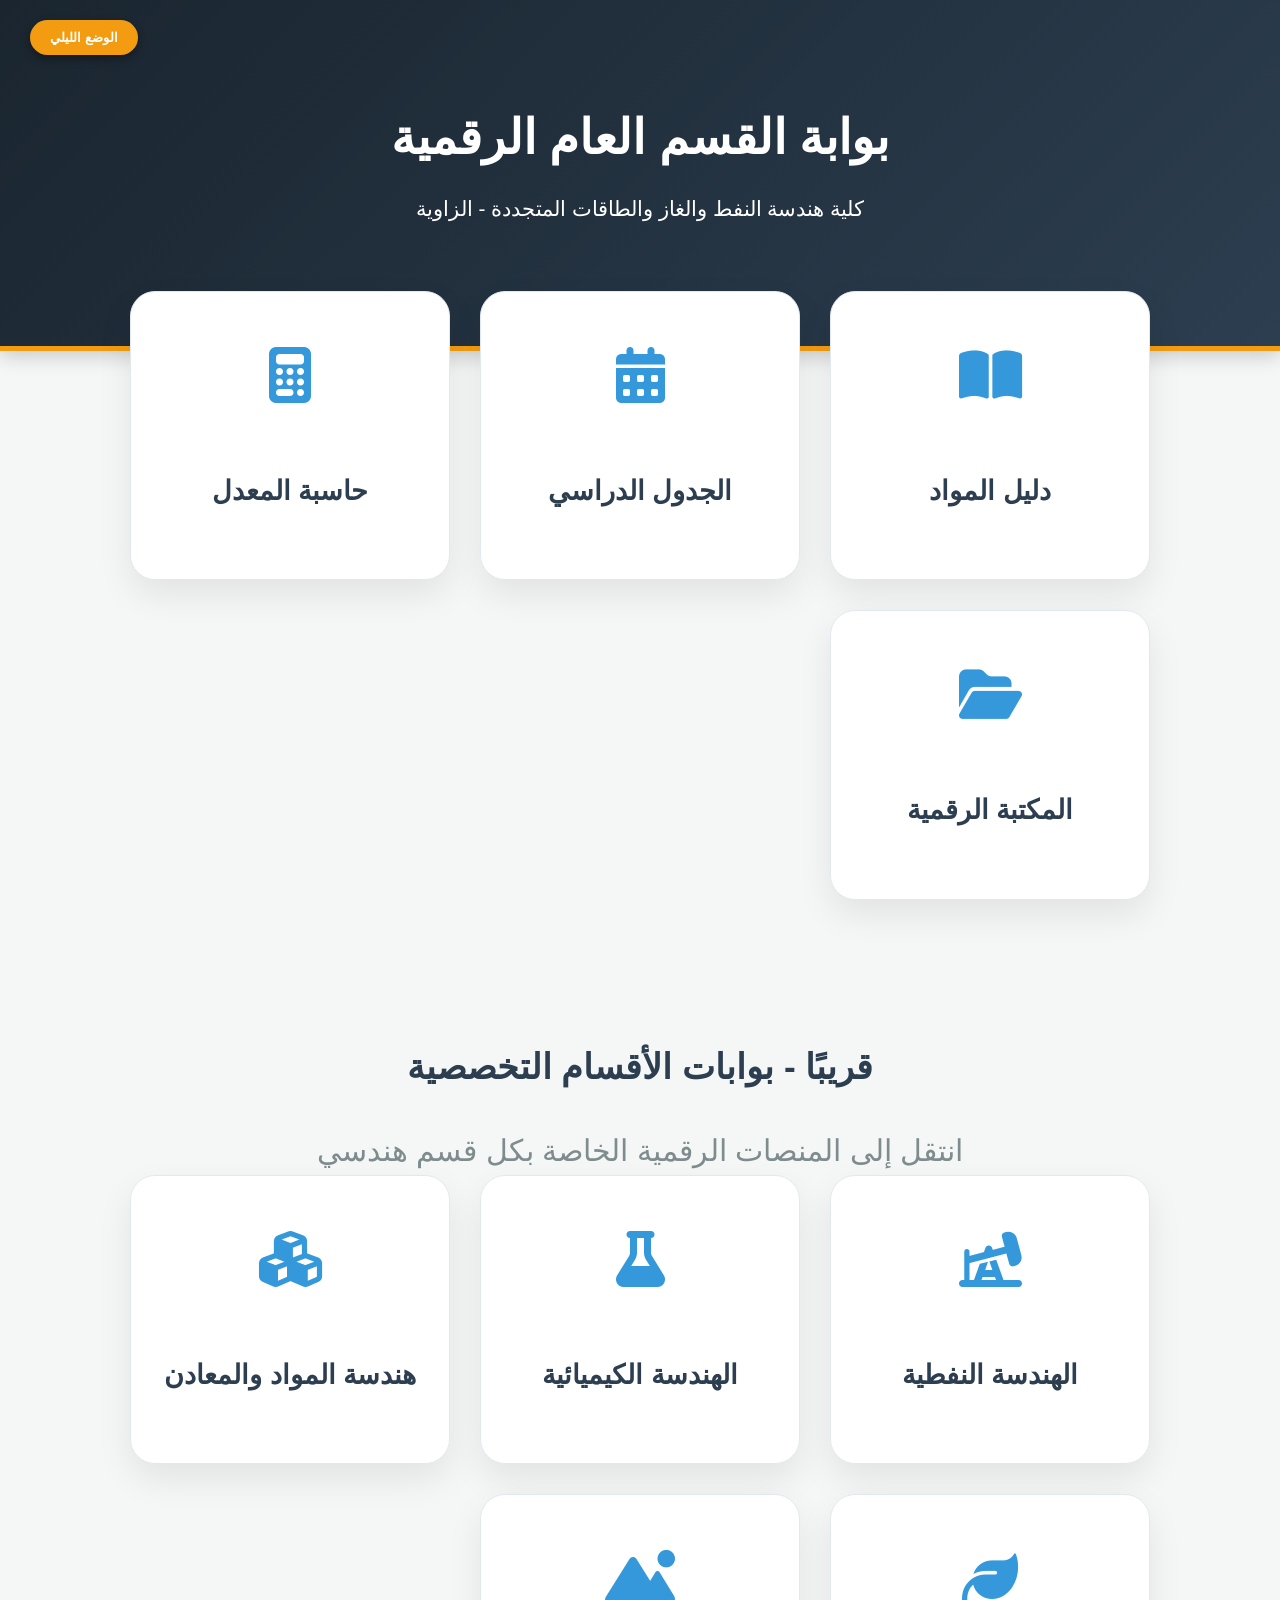
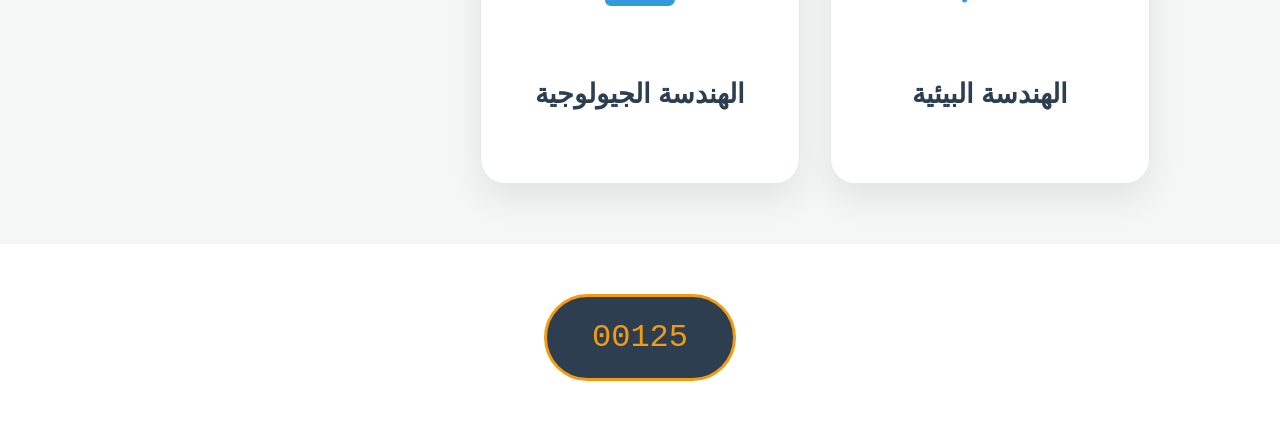
==== commit 9514e800: "تحديث شامل: إطلاق بوابة الأقسام التخصصية وتحسين واجهة التحكم" ====
--- a/index.html
+++ b/index.html
@@ -5,303 +5,82 @@
     <meta charset="UTF-8">
     <meta name="viewport" content="width=device-width, initial-scale=1.0">
     <title>بوابة القسم العام | لوحة التحكم</title>
-
-    <!-- Font Awesome -->
     <link href="https://cdnjs.cloudflare.com/ajax/libs/font-awesome/6.5.0/css/all.min.css" rel="stylesheet">
-
     <style>
-        :root {
-            --primary: #2c3e50;
-            --secondary: #f39c12;
-            --accent: #3498db;
-            --bg: #f4f7f6;
-            --white: #ffffff;
-            --text-muted: #7f8c8d;
-            --header-gradient: linear-gradient(135deg, #1a252f 0%, #2c3e50 100%);
-        }
-
-        [data-theme="dark"] {
-            --bg: #121212;
-            --white: #1e1e1e;
-            --primary: #ecf0f1;
-            --text-muted: #bdc3c7;
-            --header-gradient: linear-gradient(135deg, #000000 0%, #1a252f 100%);
-        }
-
-        body {
-            font-family: 'Segoe UI', Tahoma, sans-serif;
-            background-color: var(--bg);
-            margin: 0;
-            display: flex;
-            flex-direction: column;
-            min-height: 100vh;
-            text-align: center;
-            color: var(--primary);
-            transition: 0.3s;
-            animation: fadeIn 0.8s ease-in-out;
-        }
-
-        @keyframes fadeIn {
-            from { opacity: 0; transform: translateY(10px); }
-            to { opacity: 1; transform: translateY(0); }
-        }
-
-        header {
-            background: var(--header-gradient);
-            color: #fff;
-            padding: 100px 20px;
-            box-shadow: 0 4px 20px rgba(0,0,0,0.2);
-            border-bottom: 5px solid var(--secondary);
-            position: relative;
-        }
-
+        :root { --primary: #2c3e50; --secondary: #f39c12; --accent: #3498db; --bg: #f4f7f6; --white: #ffffff; --text-muted: #7f8c8d; --header-gradient: linear-gradient(135deg, #1a252f 0%, #2c3e50 100%); }
+        [data-theme="dark"] { --bg: #121212; --white: #1e1e1e; --primary: #ecf0f1; --text-muted: #bdc3c7; --header-gradient: linear-gradient(135deg, #000000 0%, #1a252f 100%); }
+        body { font-family: 'Segoe UI', Tahoma, sans-serif; background-color: var(--bg); margin: 0; display: flex; flex-direction: column; min-height: 100vh; text-align: center; color: var(--primary); transition: 0.3s; animation: fadeIn 0.8s ease-in-out; }
+        @keyframes fadeIn { from { opacity: 0; transform: translateY(10px); } to { opacity: 1; transform: translateY(0); } }
+        header { background: var(--header-gradient); color: #fff; padding: 100px 20px; box-shadow: 0 4px 20px rgba(0,0,0,0.2); border-bottom: 5px solid var(--secondary); position: relative; }
         header h1 { margin: 0; font-size: 3rem; font-weight: 800; }
         header p { margin-top: 15px; font-size: 1.3rem; }
-
-        .theme-toggle-container {
-            position: absolute;
-            top: 20px;
-            left: 30px;
-        }
-
-        .toggle-btn {
-            background: var(--secondary);
-            color: white;
-            border: none;
-            padding: 10px 20px;
-            border-radius: 50px;
-            cursor: pointer;
-            font-weight: bold;
-            box-shadow: 0 4px 10px rgba(0,0,0,0.3);
-            transition: 0.3s;
-        }
-
-        .toggle-btn:hover {
-            transform: scale(1.1);
-        }
-
-        .dashboard-grid {
-            display: grid;
-            grid-template-columns: repeat(auto-fit, minmax(320px, 1fr));
-            gap: 30px;
-            max-width: 1200px;
-            margin: -60px auto 60px;
-            padding: 0 25px;
-        }
-
-        .card {
-            background: var(--white);
-            border-radius: 25px;
-            padding: 40px 30px;
-            text-decoration: none;
-            color: inherit;
-            box-shadow: 0 15px 35px rgba(0,0,0,0.08);
-            border: 1px solid rgba(0,0,0,0.05);
-            display: flex;
-            flex-direction: column;
-            align-items: center;
-            transition: all 0.4s;
-            opacity: 0;
-            transform: translateY(30px);
-            animation: cardFade 0.6s ease forwards;
-            position: relative;
-            overflow: hidden;
-        }
-
-        .card:nth-child(1){animation-delay:.2s;}
-        .card:nth-child(2){animation-delay:.4s;}
-        .card:nth-child(3){animation-delay:.6s;}
-        .card:nth-child(4){animation-delay:.8s;}
-
-        @keyframes cardFade {
-            to { opacity: 1; transform: translateY(0); }
-        }
-
-        .card:hover {
-            transform: translateY(-15px) scale(1.03);
-            box-shadow: 0 25px 60px rgba(0,0,0,0.2);
-            border-color: var(--secondary);
-        }
-
-        .card::before {
-            content: "";
-            position: absolute;
-            width: 200%;
-            height: 200%;
-            background: radial-gradient(circle, rgba(255,255,255,0.1) 0%, transparent 70%);
-            top: -50%;
-            left: -50%;
-            opacity: 0;
-            transition: 0.5s;
-        }
-
-        .card:hover::before {
-            opacity: 1;
-        }
-
-        .card-icon {
-            font-size: 3.5rem;
-            margin-bottom: 20px;
-            color: var(--accent);
-            transition: 0.3s;
-        }
-
-        .card:hover .card-icon {
-            transform: rotate(8deg) scale(1.2);
-            color: var(--secondary);
-        }
-
+        .theme-toggle-container { position: absolute; top: 20px; left: 30px; }
+        .toggle-btn { background: var(--secondary); color: white; border: none; padding: 10px 20px; border-radius: 50px; cursor: pointer; font-weight: bold; box-shadow: 0 4px 10px rgba(0,0,0,0.3); transition: 0.3s; }
+        .toggle-btn:hover { transform: scale(1.1); }
+        .dashboard-grid { display: grid; grid-template-columns: repeat(auto-fit, minmax(320px, 1fr)); gap: 30px; max-width: 1200px; margin: -60px auto 60px; padding: 0 25px; }
+        .card { background: var(--white); border-radius: 25px; padding: 40px 30px; text-decoration: none; color: inherit; box-shadow: 0 15px 35px rgba(0,0,0,0.08); border: 1px solid rgba(0,0,0,0.05); display: flex; flex-direction: column; align-items: center; transition: all 0.4s; opacity: 0; transform: translateY(30px); animation: cardFade 0.6s ease forwards; position: relative; overflow: hidden; }
+        .card:nth-child(1){animation-delay:.2s;} .card:nth-child(2){animation-delay:.4s;} .card:nth-child(3){animation-delay:.6s;} .card:nth-child(4){animation-delay:.8s;}
+        @keyframes cardFade { to { opacity: 1; transform: translateY(0); } }
+        .card:hover { transform: translateY(-15px) scale(1.03); box-shadow: 0 25px 60px rgba(0,0,0,0.2); border-color: var(--secondary); }
+        .card::before { content: ""; position: absolute; width: 200%; height: 200%; background: radial-gradient(circle, rgba(255,255,255,0.1) 0%, transparent 70%); top: -50%; left: -50%; opacity: 0; transition: 0.5s; }
+        .card:hover::before { opacity: 1; }
+        .card-icon { font-size: 3.5rem; margin-bottom: 20px; color: var(--accent); transition: 0.3s; }
+        .card:hover .card-icon { transform: rotate(8deg) scale(1.2); color: var(--secondary); }
         .card h3 { font-size: 1.7rem; }
-        .card p { color: var(--text-muted); }
-
-        footer {
-            background: var(--white);
-            padding: 50px 20px;
-            margin-top: auto;
-        }
-
-        .counter-oval {
-            display: inline-flex;
-            align-items: center;
-            background-color: #2c3e50;
-            padding: 15px 45px;
-            border-radius: 100px;
-            border: 3px solid var(--secondary);
-            color: var(--secondary);
-            font-family: 'Courier New';
-            font-size: 2rem;
-            transition: 0.3s;
-        }
-
-        .counter-oval:hover {
-            transform: scale(1.1);
-        }
-
-        /* Loader */
-        #loader {
-            position: fixed;
-            width: 100%;
-            height: 100%;
-            background: var(--bg);
-            display: flex;
-            align-items: center;
-            justify-content: center;
-            z-index: 9999;
-        }
-
-        .spinner {
-            width: 50px;
-            height: 50px;
-            border: 5px solid var(--secondary);
-            border-top: 5px solid transparent;
-            border-radius: 50%;
-            animation: spin 1s linear infinite;
-        }
-
-        @keyframes spin {
-            to { transform: rotate(360deg); }
-        }
-
-        /* Responsive */
-        @media (max-width:768px){
-            header{padding:60px 15px;}
-            header h1{font-size:2rem;}
-            .card{padding:25px;}
-        }
+        footer { background: var(--white); padding: 50px 20px; margin-top: auto; }
+        .counter-oval { display: inline-flex; align-items: center; background-color: #2c3e50; padding: 15px 45px; border-radius: 100px; border: 3px solid var(--secondary); color: var(--secondary); font-family: 'Courier New', monospace; font-size: 2rem; transition: 0.3s; }
+        .counter-oval:hover { transform: scale(1.1); }
+        #loader { position: fixed; width: 100%; height: 100%; background: var(--bg); display: flex; align-items: center; justify-content: center; z-index: 9999; }
+        .spinner { width: 50px; height: 50px; border: 5px solid var(--secondary); border-top: 5px solid transparent; border-radius: 50%; animation: spin 1s linear infinite; }
+        @keyframes spin { to { transform: rotate(360deg); } }
+        @media (max-width:768px){ header{padding:60px 15px;} header h1{font-size:2rem;} .card{padding:25px;} }
     </style>
 </head>
-
 <body>
-
-<!-- Loader -->
 <div id="loader"><div class="spinner"></div></div>
-
 <header>
     <div class="theme-toggle-container">
-        <button class="toggle-btn" onclick="toggleTheme()" id="theme-btn">🌙 وضع ليلي</button>
+        <button class="toggle-btn" onclick="toggleTheme()" id="theme-btn">الوضع الليلي</button>
     </div>
     <h1>بوابة القسم العام الرقمية</h1>
     <p>كلية هندسة النفط والغاز والطاقات المتجددة - الزاوية</p>
 </header>
-
 <div class="dashboard-grid">
-    <a href="subjects.html" class="card">
-        <div class="card-icon"><i class="fas fa-book-open"></i></div>
-        <h3>دليل المواد</h3>
-    </a>
-
-    <a href="table.html" class="card">
-        <div class="card-icon"><i class="fas fa-calendar-alt"></i></div>
-        <h3>الجدول الدراسي</h3>
-    </a>
-
-    <a href="gpa.html" class="card">
-        <div class="card-icon"><i class="fas fa-calculator"></i></div>
-        <h3>حاسبة المعدل</h3>
-    </a>
-
-    <a href="library.html" class="card">
-        <div class="card-icon"><i class="fas fa-folder-open"></i></div>
-        <h3>المكتبة الرقمية</h3>
-    </a>
+    <a href="subjects.html" class="card"><div class="card-icon"><i class="fas fa-book-open"></i></div><h3>دليل المواد</h3></a>
+    <a href="table.html" class="card"><div class="card-icon"><i class="fas fa-calendar-alt"></i></div><h3>الجدول الدراسي</h3></a>
+    <a href="gpa.html" class="card"><div class="card-icon"><i class="fas fa-calculator"></i></div><h3>حاسبة المعدل</h3></a>
+    <a href="library.html" class="card"><div class="card-icon"><i class="fas fa-folder-open"></i></div><h3>المكتبة الرقمية</h3></a>
 </div>
 <div style="margin-top: 50px; margin-bottom: 30px;">
-    <h2 style="font-size: 2.2rem; color: var(--primary);">(ًقريبا)-بوابات الأقسام التخصصية</h2>
+    <h2 style="font-size: 2.2rem; color: var(--primary);">قريبًا - بوابات الأقسام التخصصية</h2>
     <p style="color: var(--text-muted); font-size: 1.9rem;">انتقل إلى المنصات الرقمية الخاصة بكل قسم هندسي</p>
 </div>
-
 <div class="dashboard-grid">
-    
-    <a href="ضع_رابط_النفط_هنا" target="_blank" class="card">
-        <div class="card-icon"><i class="fas fa-oil-well"></i></div>
-        <h3>الهندسة النفطية</h3>
-    </a>
-
-    <a href="ضع_رابط_الكيمياء_هنا" target="_blank" class="card">
-        <div class="card-icon"><i class="fas fa-flask"></i></div>
-        <h3>الهندسة الكيميائية</h3>
-    </a>
-
-    <a href="ضع_رابط_المواد_هنا" target="_blank" class="card">
-        <div class="card-icon"><i class="fas fa-cubes"></i></div>
-        <h3>هندسة المواد والمعادن</h3>
-    </a>
-
-    <a href="ضع_رابط_البيئة_هنا" target="_blank" class="card">
-        <div class="card-icon"><i class="fas fa-leaf"></i></div>
-        <h3>الهندسة البيئية</h3>
-    </a>
-
-    <a href="ضع_رابط_الجيولوجيا_هنا" target="_blank" class="card">
-        <div class="card-icon"><i class="fas fa-mountain-sun"></i></div>
-        <h3>الهندسة الجيولوجية</h3>
-    </a>
-
+    <a href="ضع_رابط_النفط_هنا" target="_blank" class="card"><div class="card-icon"><i class="fas fa-oil-well"></i></div><h3>الهندسة النفطية</h3></a>
+    <a href="ضع_رابط_الكيمياء_هنا" target="_blank" class="card"><div class="card-icon"><i class="fas fa-flask"></i></div><h3>الهندسة الكيميائية</h3></a>
+    <a href="ضع_رابط_المواد_هنا" target="_blank" class="card"><div class="card-icon"><i class="fas fa-cubes"></i></div><h3>هندسة المواد والمعادن</h3></a>
+    <a href="ضع_رابط_البيئة_هنا" target="_blank" class="card"><div class="card-icon"><i class="fas fa-leaf"></i></div><h3>الهندسة البيئية</h3></a>
+    <a href="ضع_رابط_الجيولوجيا_هنا" target="_blank" class="card"><div class="card-icon"><i class="fas fa-mountain-sun"></i></div><h3>الهندسة الجيولوجية</h3></a>
 </div>
-<footer>
-    <div class="counter-oval" id="visitor-count">00000</div>
-</footer>
-
+<footer><div class="counter-oval" id="visitor-count">00000</div></footer>
 <script>
 function toggleTheme(){
     let t=document.documentElement.getAttribute('data-theme');
     let n=t==='dark'?'light':'dark';
     document.documentElement.setAttribute('data-theme',n);
     localStorage.setItem('theme',n);
+    document.getElementById('theme-btn').innerText=n==='dark'?'الوضع النهاري':'الوضع الليلي';
 }
-
 window.onload=function(){
     let c=localStorage.getItem('visitCount_Main')||124;
     c++;
     localStorage.setItem('visitCount_Main',c);
     document.getElementById('visitor-count').innerText=c.toString().padStart(5,'0');
-
     let s=localStorage.getItem('theme')||'light';
     document.documentElement.setAttribute('data-theme',s);
-
+    document.getElementById('theme-btn').innerText=s==='dark'?'الوضع النهاري':'الوضع الليلي';
     document.getElementById("loader").style.display="none";
 }
 </script>
-
 </body>
-</html>+</html>
